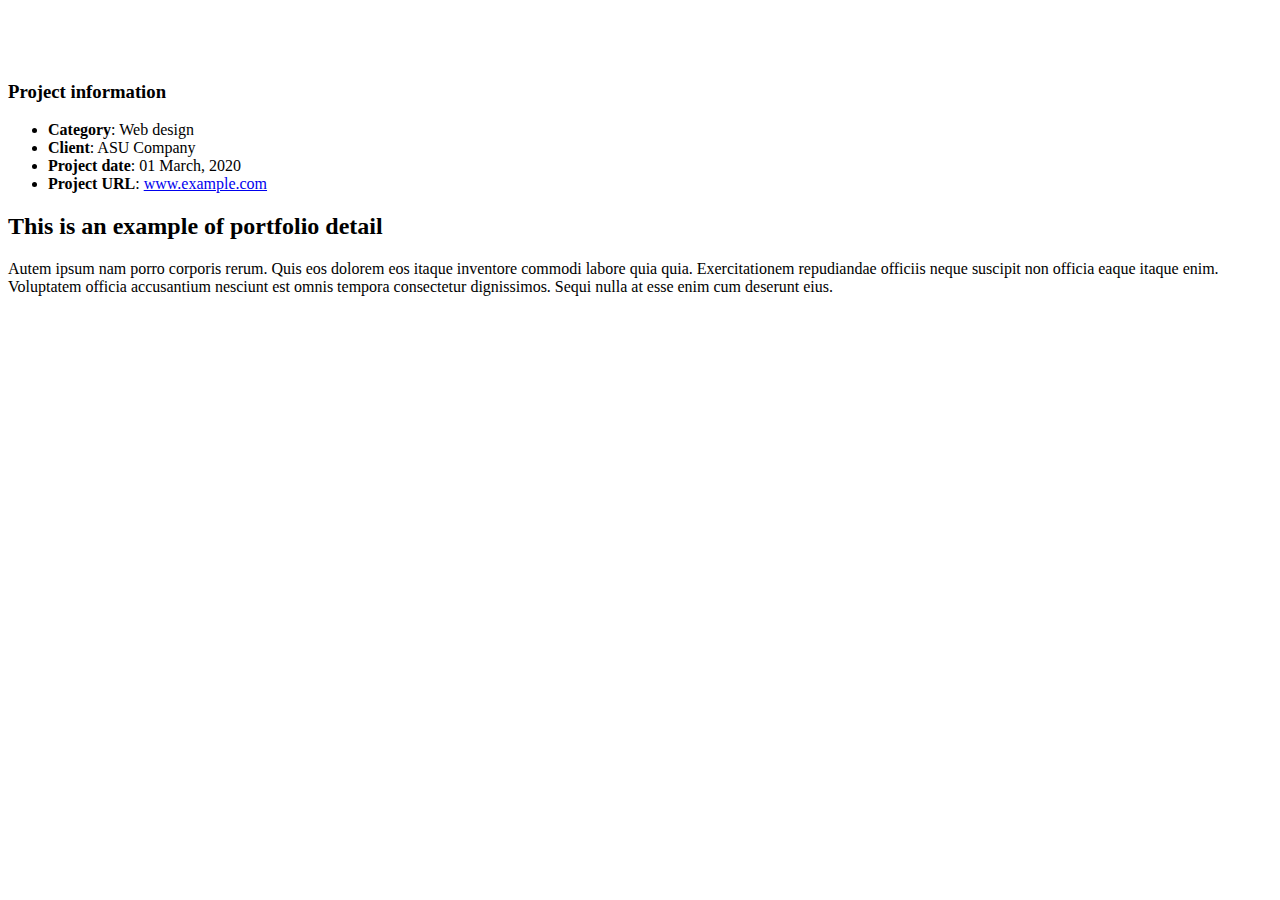
==== portfolio-details.html @ d58b2618 "Add files via upload" ====
<!DOCTYPE html>
<html lang="en">

<head>
  <meta charset="utf-8">
  <meta content="width=device-width, initial-scale=1.0" name="viewport">

  <title>Portfolio Details - Personal Bootstrap Template</title>
  <meta content="" name="description">
  <meta content="" name="keywords">

  <!-- Favicons -->
  <link href="assets/img/favicon.png" rel="icon">
  <link href="assets/img/apple-touch-icon.png" rel="apple-touch-icon">

  <!-- Google Fonts -->
  <link href="https://fonts.googleapis.com/css?family=Open+Sans:300,300i,400,400i,600,600i,700,700i|Raleway:300,300i,400,400i,500,500i,600,600i,700,700i|Poppins:300,300i,400,400i,500,500i,600,600i,700,700i" rel="stylesheet">

  <!-- Vendor CSS Files -->
  <link href="assets/vendor/aos/aos.css" rel="stylesheet">
  <link href="assets/vendor/bootstrap/css/bootstrap.min.css" rel="stylesheet">
  <link href="assets/vendor/bootstrap-icons/bootstrap-icons.css" rel="stylesheet">
  <link href="assets/vendor/boxicons/css/boxicons.min.css" rel="stylesheet">
  <link href="assets/vendor/glightbox/css/glightbox.min.css" rel="stylesheet">
  <link href="assets/vendor/swiper/swiper-bundle.min.css" rel="stylesheet">

  <!-- Template Main CSS File -->
  <link href="assets/css/style.css" rel="stylesheet">

  <!-- =======================================================
  * Template Name: MyResume - v4.8.1
  * Template URL: https://bootstrapmade.com/free-html-bootstrap-template-my-resume/
  * Author: BootstrapMade.com
  * License: https://bootstrapmade.com/license/
  ======================================================== -->
</head>

<body>

  <main id="main">

    <!-- ======= Portfolio Details Section ======= -->
    <section id="portfolio-details" class="portfolio-details">
      <div class="container">

        <div class="row gy-4">

          <div class="col-lg-8">
            <div class="portfolio-details-slider swiper">
              <div class="swiper-wrapper align-items-center">

                <div class="swiper-slide">
                  <img src="assets/img/portfolio/portfolio-details-1.jpg" alt="">
                </div>

                <div class="swiper-slide">
                  <img src="assets/img/portfolio/portfolio-details-2.jpg" alt="">
                </div>

                <div class="swiper-slide">
                  <img src="assets/img/portfolio/portfolio-details-3.jpg" alt="">
                </div>

              </div>
              <div class="swiper-pagination"></div>
            </div>
          </div>

          <div class="col-lg-4">
            <div class="portfolio-info">
              <h3>Project information</h3>
              <ul>
                <li><strong>Category</strong>: Web design</li>
                <li><strong>Client</strong>: ASU Company</li>
                <li><strong>Project date</strong>: 01 March, 2020</li>
                <li><strong>Project URL</strong>: <a href="#">www.example.com</a></li>
              </ul>
            </div>
            <div class="portfolio-description">
              <h2>This is an example of portfolio detail</h2>
              <p>
                Autem ipsum nam porro corporis rerum. Quis eos dolorem eos itaque inventore commodi labore quia quia. Exercitationem repudiandae officiis neque suscipit non officia eaque itaque enim. Voluptatem officia accusantium nesciunt est omnis tempora consectetur dignissimos. Sequi nulla at esse enim cum deserunt eius.
              </p>
            </div>
          </div>

        </div>

      </div>
    </section><!-- End Portfolio Details Section -->

  </main><!-- End #main -->

  <div id="preloader"></div>
  <a href="#" class="back-to-top d-flex align-items-center justify-content-center"><i class="bi bi-arrow-up-short"></i></a>

  <!-- Vendor JS Files -->
  <script src="assets/vendor/purecounter/purecounter_vanilla.js"></script>
  <script src="assets/vendor/aos/aos.js"></script>
  <script src="assets/vendor/bootstrap/js/bootstrap.bundle.min.js"></script>
  <script src="assets/vendor/glightbox/js/glightbox.min.js"></script>
  <script src="assets/vendor/isotope-layout/isotope.pkgd.min.js"></script>
  <script src="assets/vendor/swiper/swiper-bundle.min.js"></script>
  <script src="assets/vendor/typed.js/typed.min.js"></script>
  <script src="assets/vendor/waypoints/noframework.waypoints.js"></script>
  <script src="assets/vendor/php-email-form/validate.js"></script>

  <!-- Template Main JS File -->
  <script src="assets/js/main.js"></script>

</body>

</html>
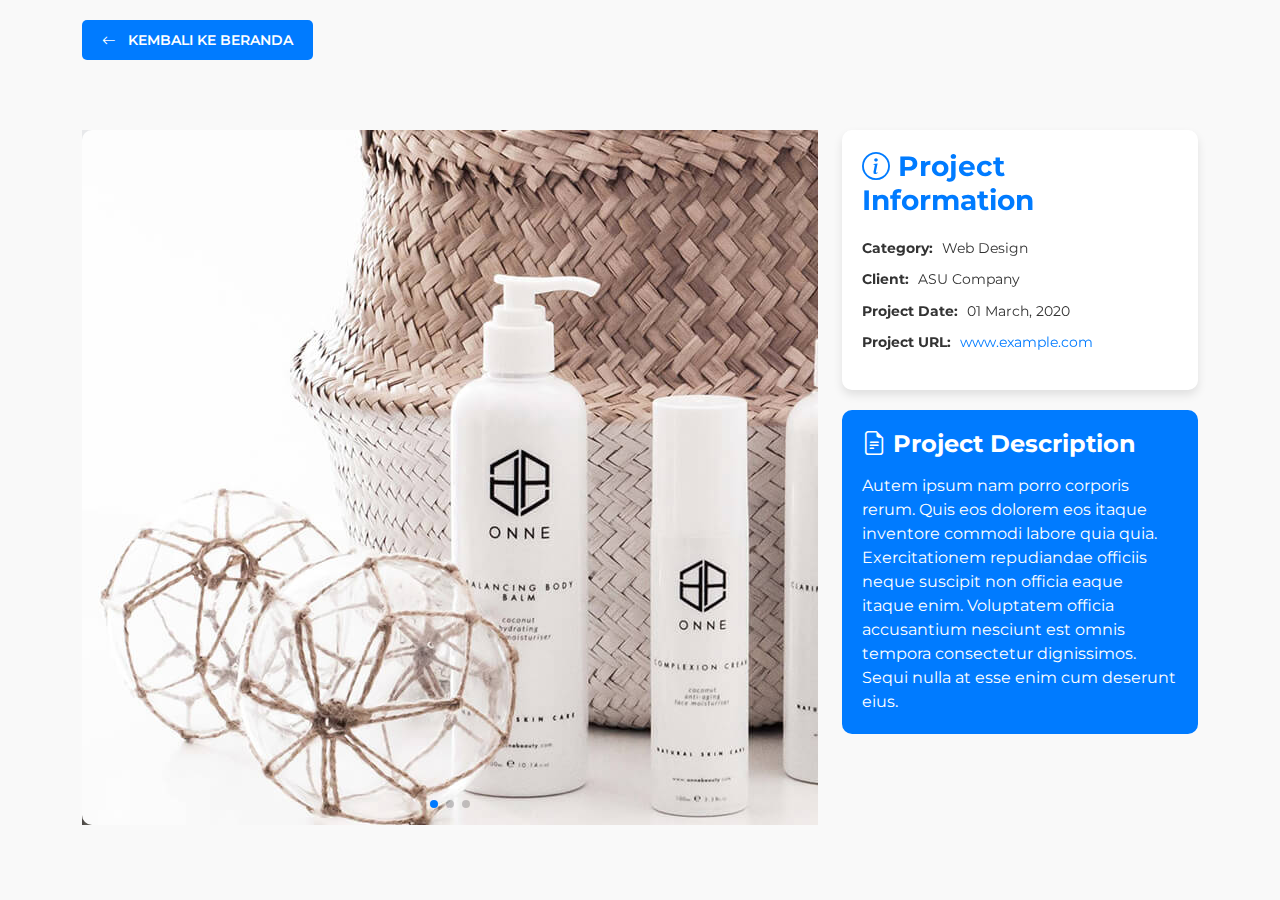
==== commit 4176e42f: "Update New" ====
--- a/portfolio-details.html
+++ b/portfolio-details.html
@@ -5,7 +5,7 @@
   <meta charset="utf-8">
   <meta content="width=device-width, initial-scale=1.0" name="viewport">
 
-  <title>Portfolio Details - Personal Bootstrap Template</title>
+  <title>Portfolio Details - Modernized</title>
   <meta content="" name="description">
   <meta content="" name="keywords">
 
@@ -14,30 +14,125 @@
   <link href="assets/img/apple-touch-icon.png" rel="apple-touch-icon">
 
   <!-- Google Fonts -->
-  <link href="https://fonts.googleapis.com/css?family=Open+Sans:300,300i,400,400i,600,600i,700,700i|Raleway:300,300i,400,400i,500,500i,600,600i,700,700i|Poppins:300,300i,400,400i,500,500i,600,600i,700,700i" rel="stylesheet">
+  <link href="https://fonts.googleapis.com/css2?family=Montserrat:wght@400;600;700&display=swap" rel="stylesheet">
 
   <!-- Vendor CSS Files -->
   <link href="assets/vendor/aos/aos.css" rel="stylesheet">
   <link href="assets/vendor/bootstrap/css/bootstrap.min.css" rel="stylesheet">
   <link href="assets/vendor/bootstrap-icons/bootstrap-icons.css" rel="stylesheet">
-  <link href="assets/vendor/boxicons/css/boxicons.min.css" rel="stylesheet">
   <link href="assets/vendor/glightbox/css/glightbox.min.css" rel="stylesheet">
   <link href="assets/vendor/swiper/swiper-bundle.min.css" rel="stylesheet">
 
-  <!-- Template Main CSS File -->
-  <link href="assets/css/style.css" rel="stylesheet">
+  <!-- Custom CSS -->
+  <style>
+    body {
+      font-family: 'Montserrat', sans-serif;
+      background-color: #f9f9f9;
+      color: #333;
+    }
 
-  <!-- =======================================================
-  * Template Name: MyResume - v4.8.1
-  * Template URL: https://bootstrapmade.com/free-html-bootstrap-template-my-resume/
-  * Author: BootstrapMade.com
-  * License: https://bootstrapmade.com/license/
-  ======================================================== -->
+    #portfolio-details {
+      padding: 50px 0;
+    }
+
+    .portfolio-details-slider img {
+      border-radius: 10px;
+      transition: transform 0.3s ease, box-shadow 0.3s ease;
+    }
+
+    .portfolio-details-slider img:hover {
+      transform: scale(1.05);
+      box-shadow: 0px 5px 15px rgba(0, 0, 0, 0.2);
+    }
+
+    .portfolio-info {
+      background: #fff;
+      padding: 20px;
+      border-radius: 10px;
+      box-shadow: 0px 5px 10px rgba(0, 0, 0, 0.1);
+    }
+
+    .portfolio-info h3 {
+      font-weight: 700;
+      color: #007bff;
+      margin-bottom: 20px;
+    }
+
+    .portfolio-info ul {
+      list-style: none;
+      padding: 0;
+    }
+
+    .portfolio-info ul li {
+      margin-bottom: 10px;
+      font-size: 0.9rem;
+    }
+
+    .portfolio-info ul li strong {
+      color: #333;
+      margin-right: 5px;
+    }
+
+    .portfolio-info ul li a {
+      color: #007bff;
+      text-decoration: none;
+    }
+
+    .portfolio-description {
+      background: #007bff;
+      color: #fff;
+      padding: 20px;
+      border-radius: 10px;
+      margin-top: 20px;
+    }
+
+    .portfolio-description h2 {
+      font-size: 1.5rem;
+      margin-bottom: 15px;
+      font-weight: 700;
+    }
+
+    .portfolio-description p {
+      margin-bottom: 0;
+    }
+
+    /* Back to Homepage Button */
+    .btn-back-home {
+      display: inline-block;
+      margin-bottom: 20px;
+      padding: 10px 20px;
+      background: #007bff;
+      color: #fff;
+      border-radius: 5px;
+      text-transform: uppercase;
+      font-size: 0.85rem;
+      font-weight: 600;
+      text-decoration: none;
+      transition: all 0.3s ease;
+    }
+
+    .btn-back-home i {
+      margin-right: 8px;
+    }
+
+    .btn-back-home:hover {
+      background: #0056b3;
+      color: #fff;
+      text-decoration: none;
+    }
+  </style>
 </head>
 
 <body>
 
   <main id="main">
+
+    <!-- Back to Homepage Button -->
+    <div class="container text-start" style="padding-top: 20px;">
+      <a href="index.html" class="btn-back-home">
+        <i class="bi bi-arrow-left"></i> Kembali ke Beranda
+      </a>
+    </div>
 
     <!-- ======= Portfolio Details Section ======= -->
     <section id="portfolio-details" class="portfolio-details">
@@ -45,39 +140,37 @@
 
         <div class="row gy-4">
 
+          <!-- Portfolio Slider -->
           <div class="col-lg-8">
-            <div class="portfolio-details-slider swiper">
+            <div class="portfolio-details-slider swiper" data-aos="fade-up">
               <div class="swiper-wrapper align-items-center">
-
                 <div class="swiper-slide">
-                  <img src="assets/img/portfolio/portfolio-details-1.jpg" alt="">
+                  <img src="assets/img/portfolio/portfolio-details-1.jpg" alt="Portfolio Image 1">
                 </div>
-
                 <div class="swiper-slide">
-                  <img src="assets/img/portfolio/portfolio-details-2.jpg" alt="">
+                  <img src="assets/img/portfolio/portfolio-details-2.jpg" alt="Portfolio Image 2">
                 </div>
-
                 <div class="swiper-slide">
-                  <img src="assets/img/portfolio/portfolio-details-3.jpg" alt="">
+                  <img src="assets/img/portfolio/portfolio-details-3.jpg" alt="Portfolio Image 3">
                 </div>
-
               </div>
               <div class="swiper-pagination"></div>
             </div>
           </div>
 
+          <!-- Portfolio Info -->
           <div class="col-lg-4">
-            <div class="portfolio-info">
-              <h3>Project information</h3>
+            <div class="portfolio-info" data-aos="fade-up" data-aos-delay="100">
+              <h3><i class="bi bi-info-circle"></i> Project Information</h3>
               <ul>
-                <li><strong>Category</strong>: Web design</li>
-                <li><strong>Client</strong>: ASU Company</li>
-                <li><strong>Project date</strong>: 01 March, 2020</li>
-                <li><strong>Project URL</strong>: <a href="#">www.example.com</a></li>
+                <li><strong>Category:</strong> Web Design</li>
+                <li><strong>Client:</strong> ASU Company</li>
+                <li><strong>Project Date:</strong> 01 March, 2020</li>
+                <li><strong>Project URL:</strong> <a href="#">www.example.com</a></li>
               </ul>
             </div>
-            <div class="portfolio-description">
-              <h2>This is an example of portfolio detail</h2>
+            <div class="portfolio-description" data-aos="fade-up" data-aos-delay="200">
+              <h2><i class="bi bi-file-earmark-text"></i> Project Description</h2>
               <p>
                 Autem ipsum nam porro corporis rerum. Quis eos dolorem eos itaque inventore commodi labore quia quia. Exercitationem repudiandae officiis neque suscipit non officia eaque itaque enim. Voluptatem officia accusantium nesciunt est omnis tempora consectetur dignissimos. Sequi nulla at esse enim cum deserunt eius.
               </p>
@@ -91,23 +184,13 @@
 
   </main><!-- End #main -->
 
-  <div id="preloader"></div>
-  <a href="#" class="back-to-top d-flex align-items-center justify-content-center"><i class="bi bi-arrow-up-short"></i></a>
-
   <!-- Vendor JS Files -->
-  <script src="assets/vendor/purecounter/purecounter_vanilla.js"></script>
   <script src="assets/vendor/aos/aos.js"></script>
   <script src="assets/vendor/bootstrap/js/bootstrap.bundle.min.js"></script>
+  <script src="assets/vendor/swiper/swiper-bundle.min.js"></script>
   <script src="assets/vendor/glightbox/js/glightbox.min.js"></script>
-  <script src="assets/vendor/isotope-layout/isotope.pkgd.min.js"></script>
-  <script src="assets/vendor/swiper/swiper-bundle.min.js"></script>
-  <script src="assets/vendor/typed.js/typed.min.js"></script>
-  <script src="assets/vendor/waypoints/noframework.waypoints.js"></script>
-  <script src="assets/vendor/php-email-form/validate.js"></script>
-
-  <!-- Template Main JS File -->
   <script src="assets/js/main.js"></script>
 
 </body>
 
-</html>+</html>
